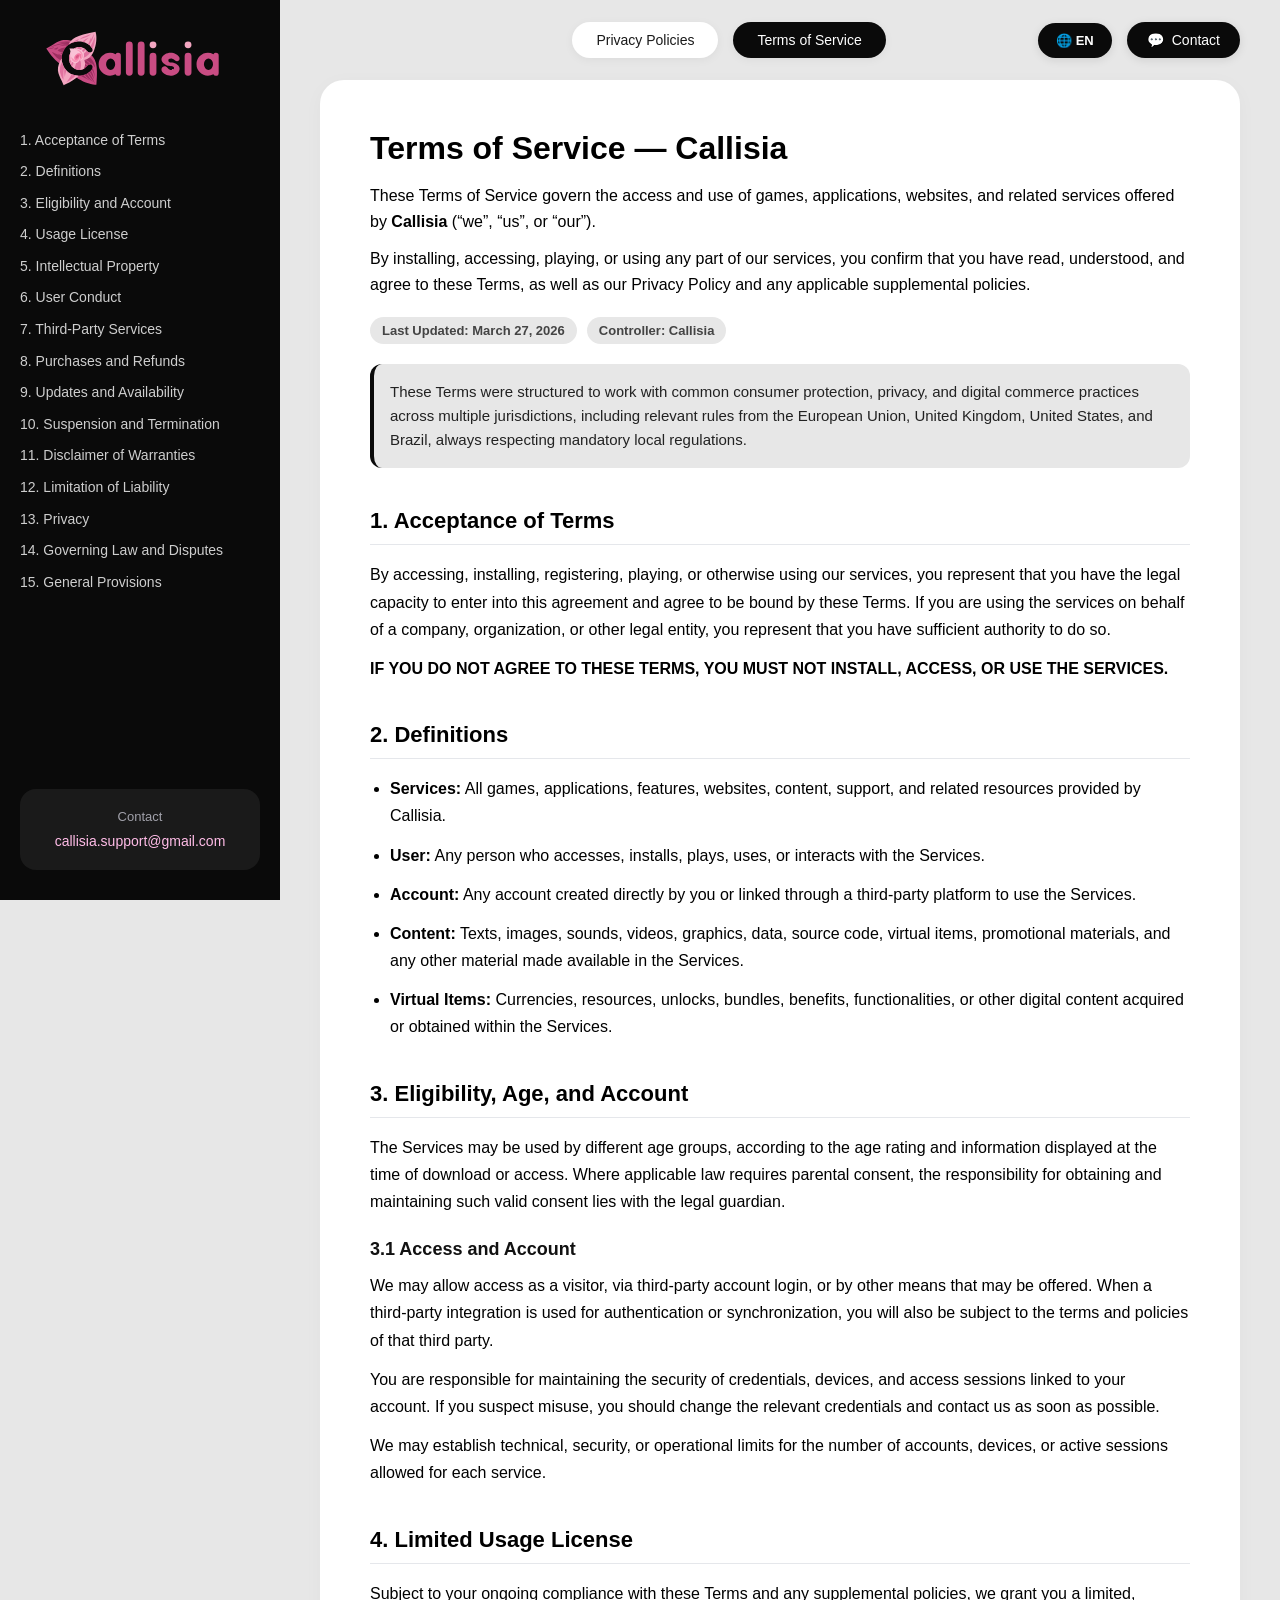
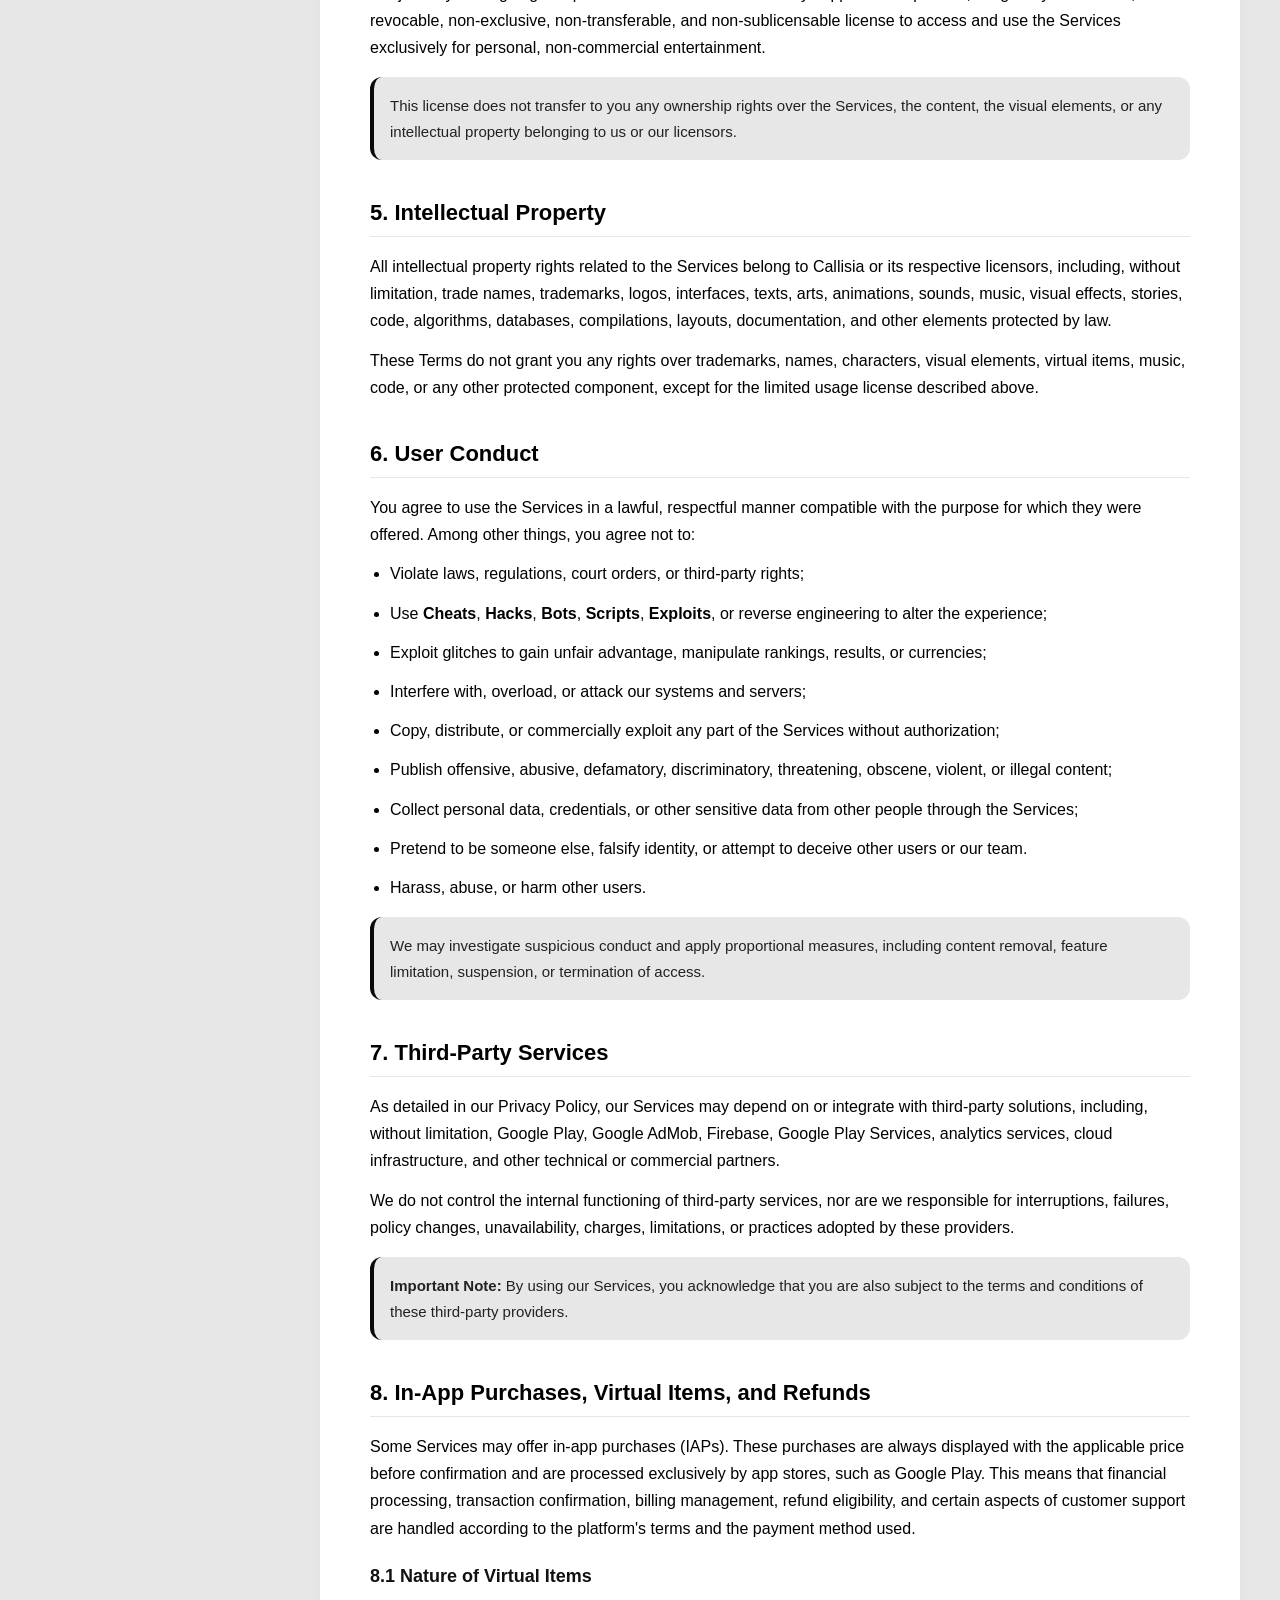
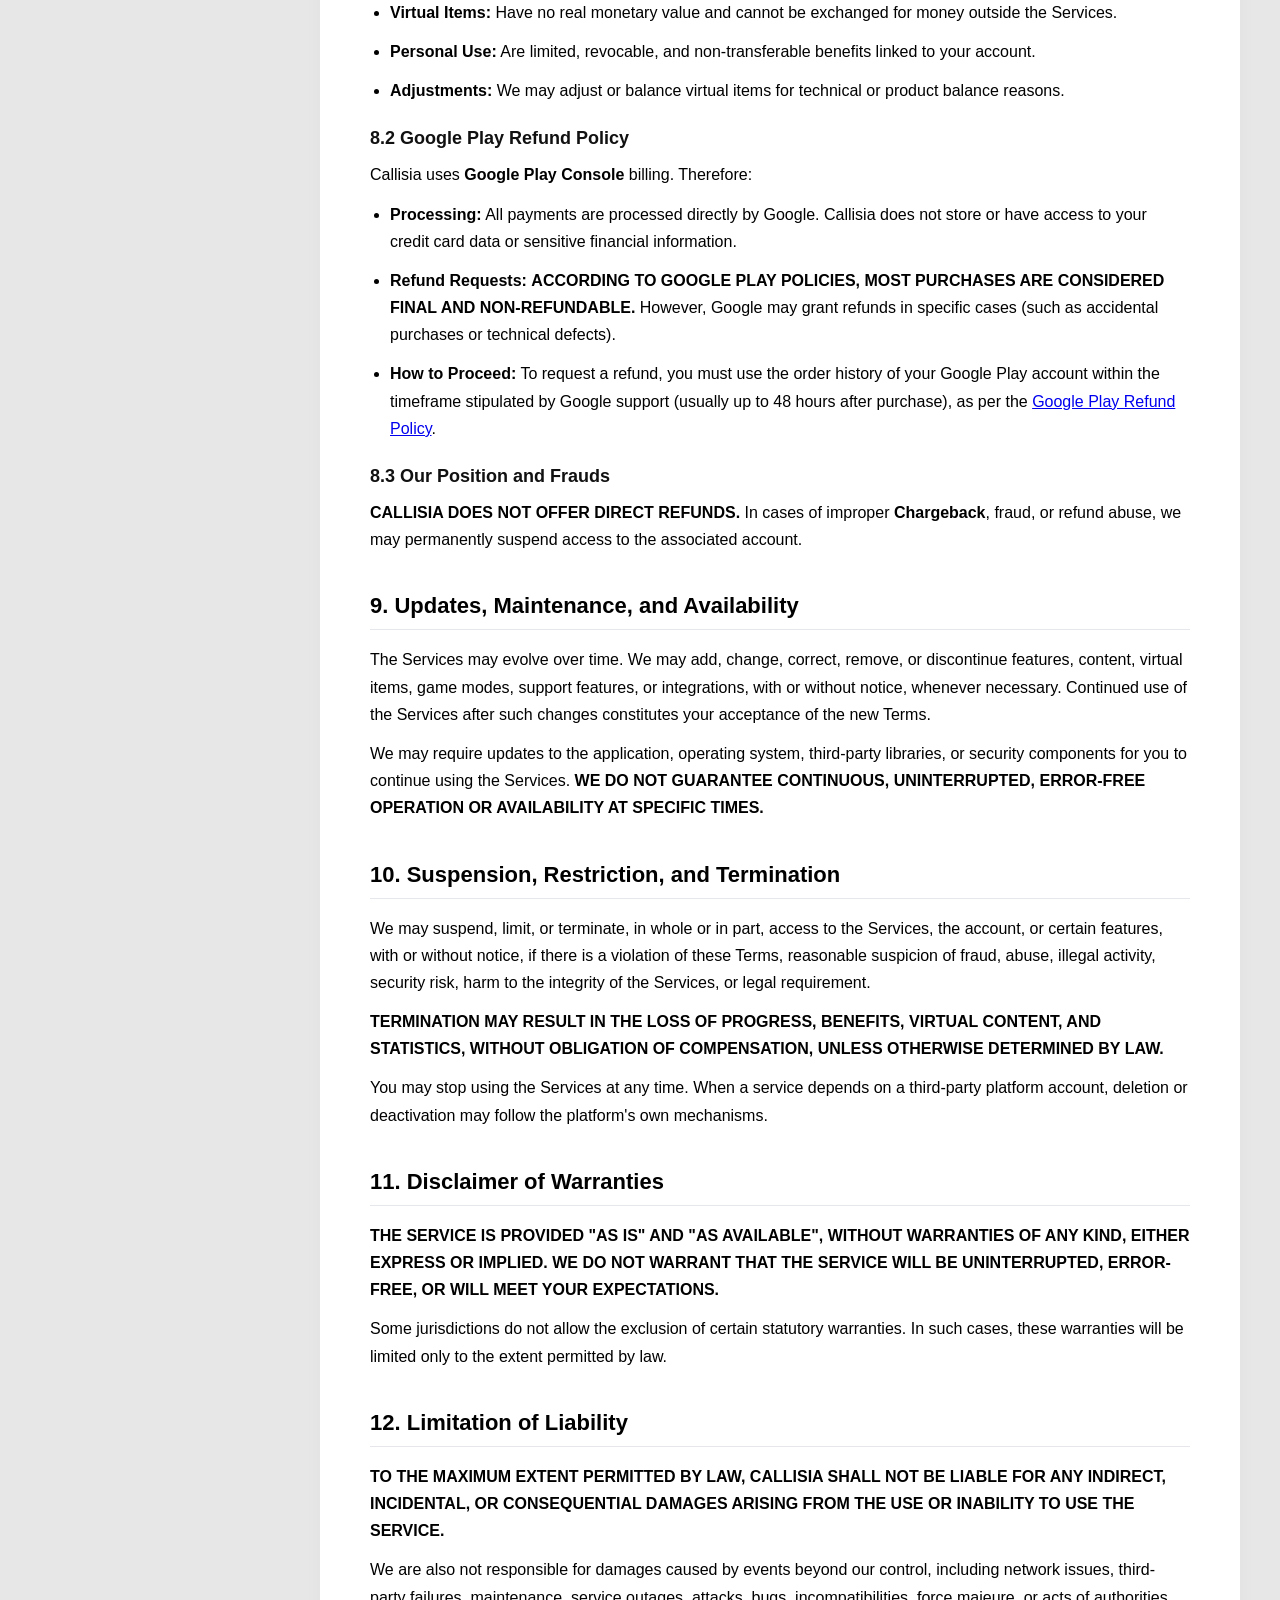
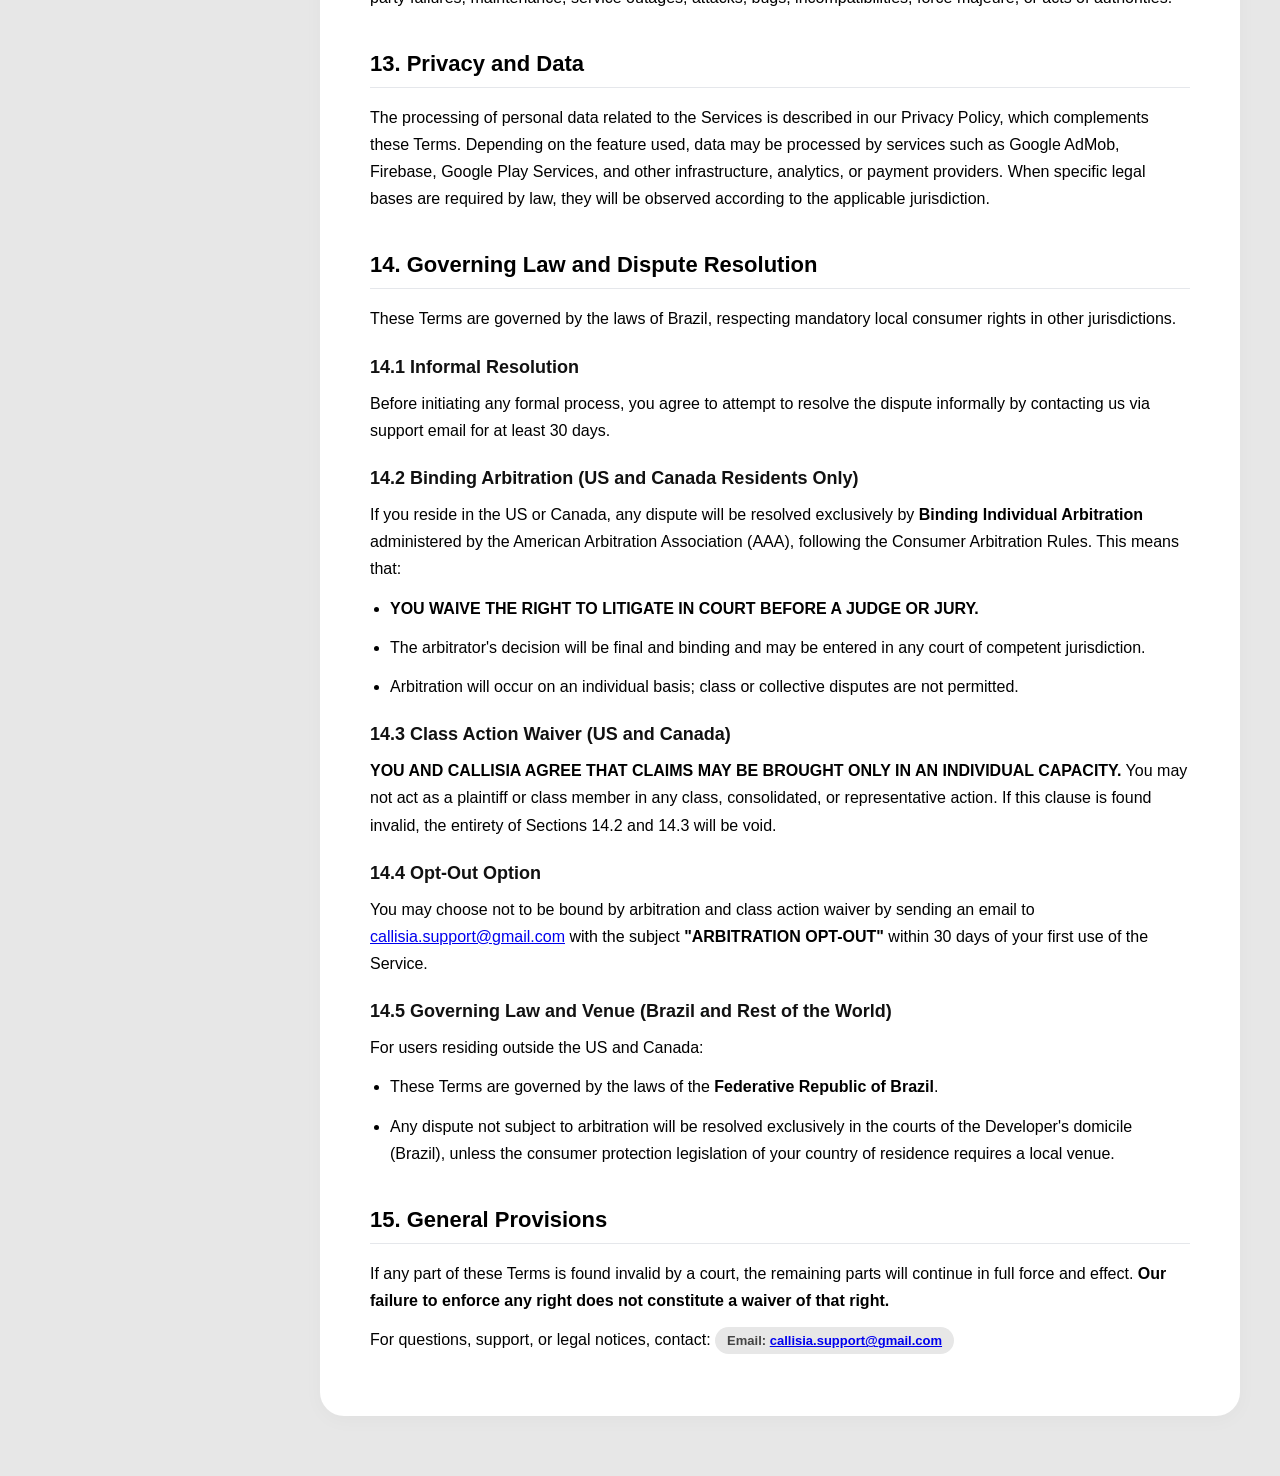
==== index.html @ e8cbc681 "Initial commit: Callisia site with legal docs" ====
<!DOCTYPE html>
<html lang="en">
<head>
    <meta charset="UTF-8">
    <title>Callisia Support</title>
    <script>
        const userLang = navigator.language || navigator.userLanguage;
        const targetLang = userLang.toLowerCase().startsWith('pt') ? 'pt' : 'en';
        window.location.replace(`/callisia/terms-of-service/${targetLang}/`);
    </script>
</head>
<body>
    <p>Redirecting...</p>
</body>
</html>
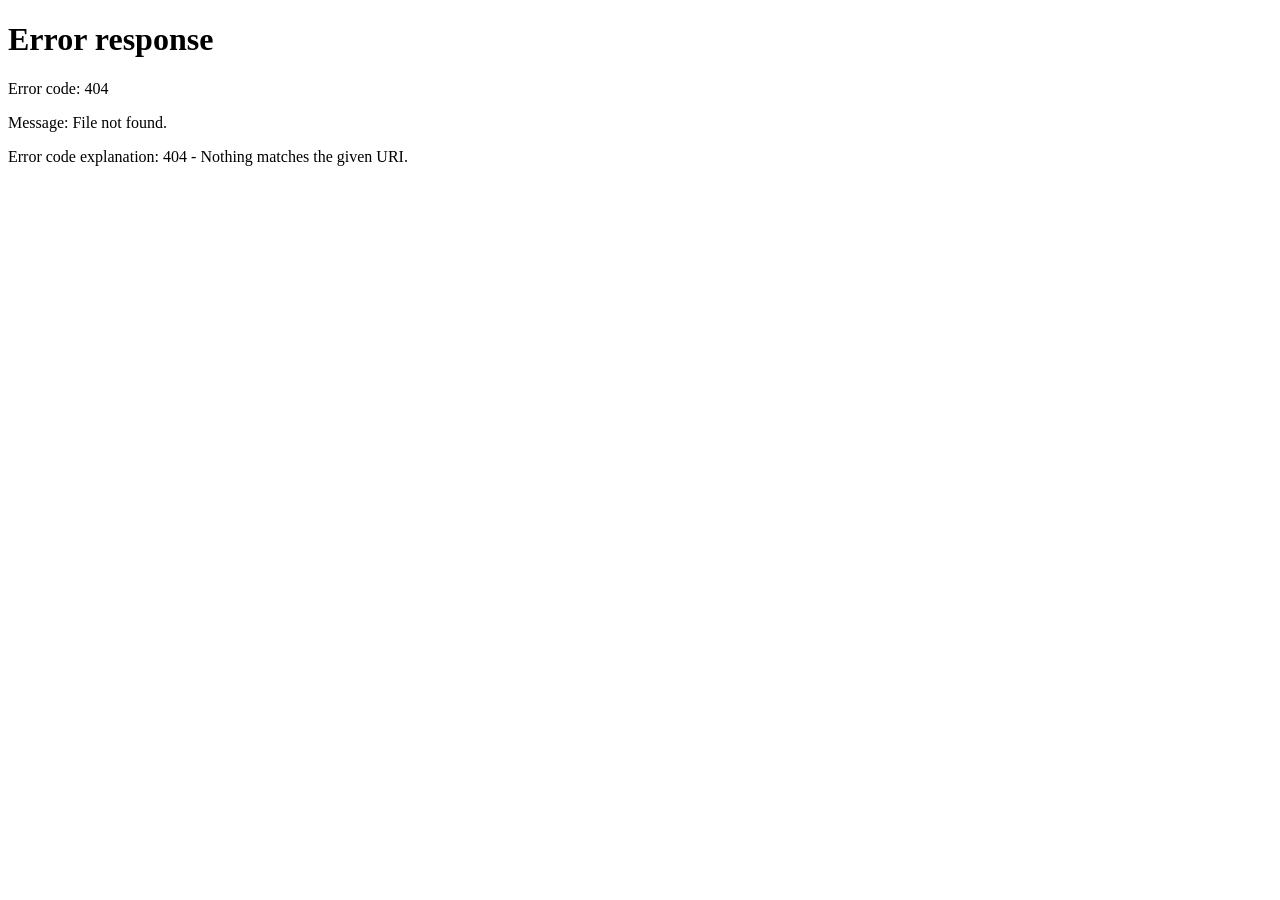
==== commit d33d08cd: "adadada" ====
--- a/index.html
+++ b/index.html
@@ -1,4 +1,4 @@
-<!DOCTYPE html>
+<!-- <!DOCTYPE html>
 <html lang="en">
 <head>
     <meta charset="UTF-8">
@@ -6,10 +6,38 @@
     <script>
         const userLang = navigator.language || navigator.userLanguage;
         const targetLang = userLang.toLowerCase().startsWith('pt') ? 'pt' : 'en';
-        window.location.replace(`/callisia/terms-of-service/${targetLang}/`);
+        window.location.replace(`/terms-of-service/${targetLang}/`);
     </script>
 </head>
 <body>
     <p>Redirecting...</p>
 </body>
+</html> -->
+
+<!DOCTYPE html>
+<html lang="en">
+<head>
+    <meta charset="UTF-8">
+    <title>Callisia Support - Redirecting...</title>
+    <script>
+        // 1. Detecta o idioma do usuário
+        const userLang = navigator.language || navigator.userLanguage;
+        const targetLang = userLang.toLowerCase().startsWith('pt') ? 'pt' : 'en';
+
+        // 2. Verifica se há um pedido específico na URL (ex: ?doc=privacy)
+        const urlParams = new URLSearchParams(window.location.search);
+        const docType = urlParams.get('doc');
+
+        // 3. Redireciona para o lugar certo
+        if (docType === 'privacy') {
+            window.location.replace(`privacy-policy/${targetLang}/`);
+        } else {
+            // Se não tiver parâmetro, o padrão é ir para os Termos
+            window.location.replace(`terms-of-service/${targetLang}/`);
+        }
+    </script>
+</head>
+<body>
+    <p>Redirecting to the correct document...</p>
+</body>
 </html>
